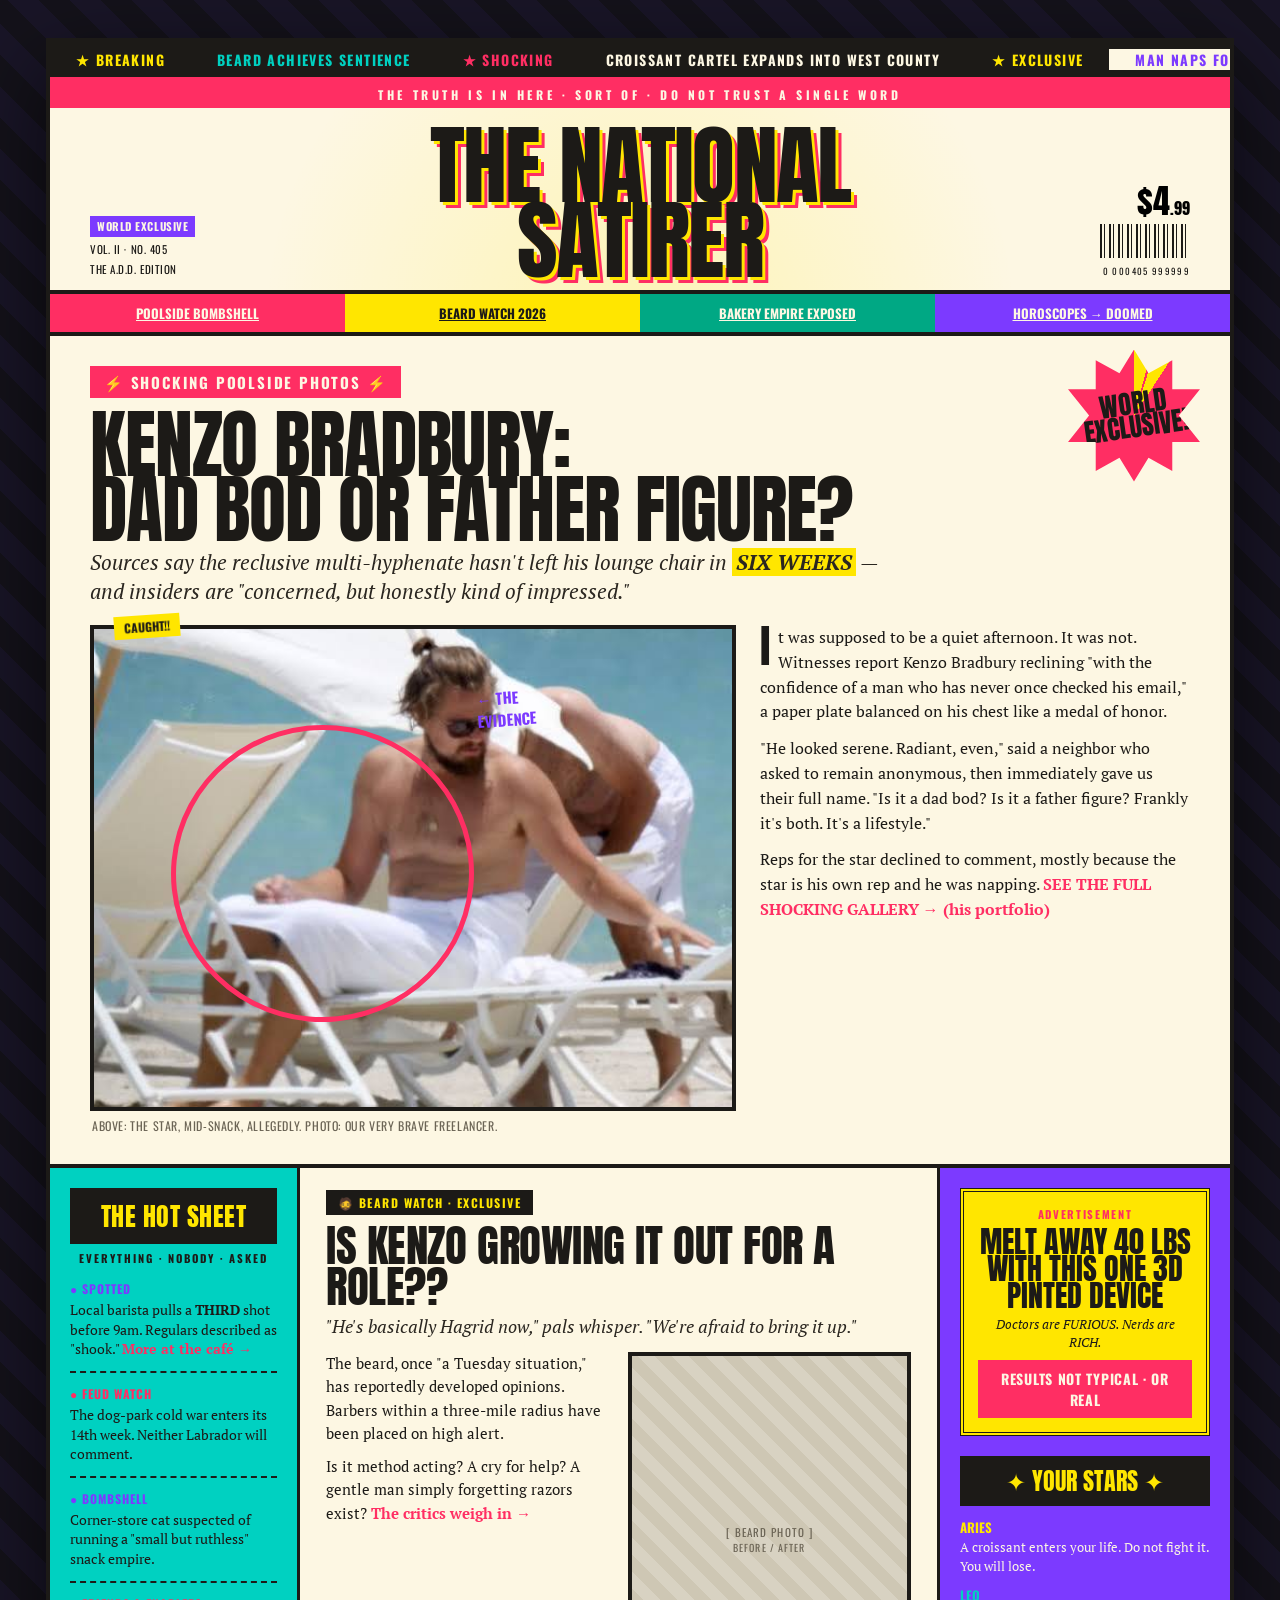
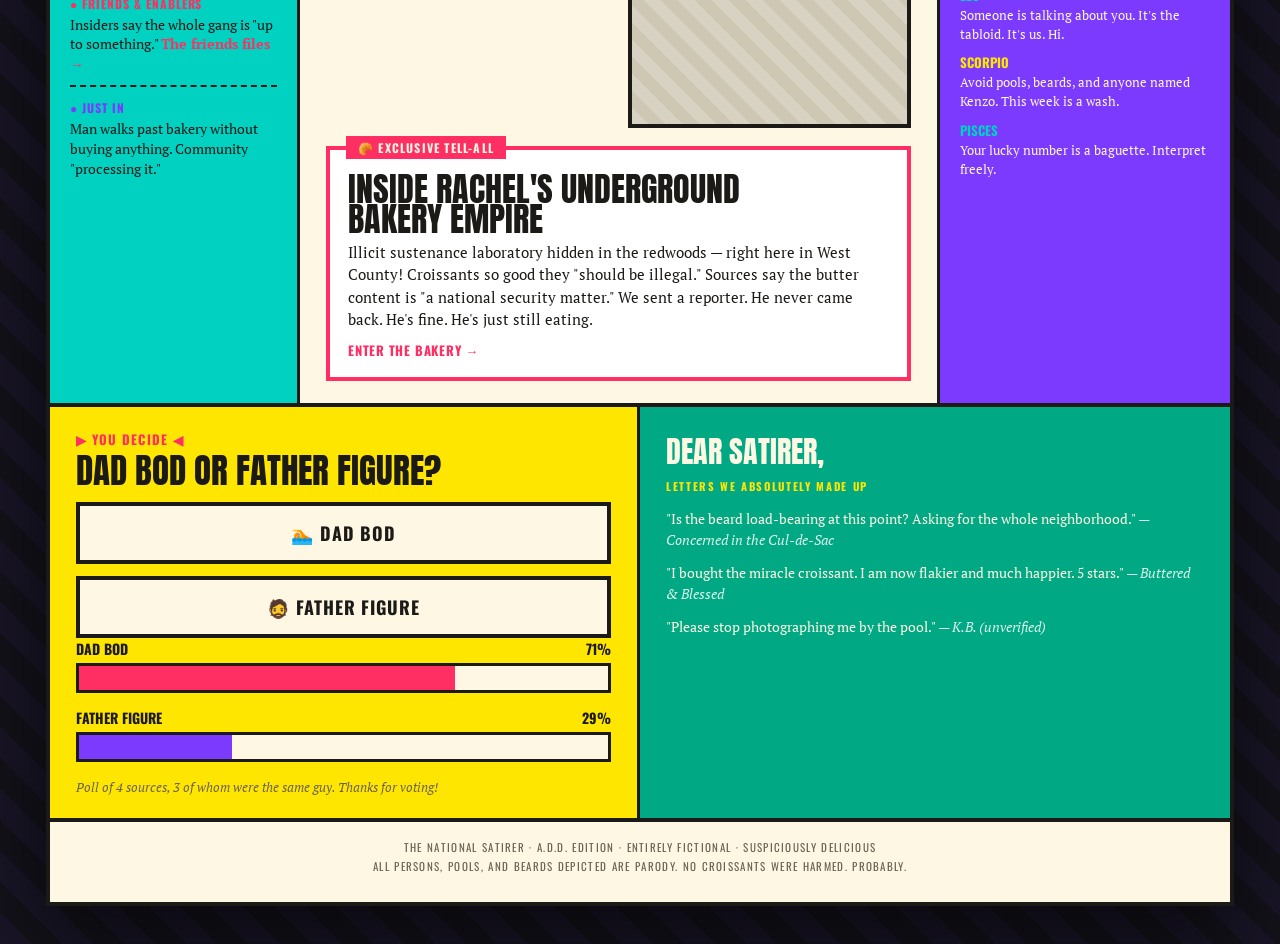
==== index.html @ fff32efe "Initial build: The National Satirer tabloid-parody homepage Recreates the design handoff as a single" ====
<!DOCTYPE html>
<html lang="en">
<head>
  <meta charset="utf-8">
  <meta name="viewport" content="width=device-width, initial-scale=1">
  <meta name="description" content="The National Satirer — A.D.D. Edition. Entirely fictional. Suspiciously delicious. A tabloid-parody personal homepage.">
  <title>The National Satirer · A.D.D. Edition</title>

  <!-- Fonts: Anton (display) / Oswald (UI) / PT Serif (body) -->
  <link rel="preconnect" href="https://fonts.googleapis.com">
  <link rel="preconnect" href="https://fonts.gstatic.com" crossorigin>
  <link href="https://fonts.googleapis.com/css2?family=Anton&family=Oswald:wght@400;500;600;700&family=PT+Serif:ital,wght@0,400;0,700;1,400;1,700&display=swap" rel="stylesheet">

  <!-- Design system: tokens first, then primitives/keyframes, then page layout -->
  <link rel="stylesheet" href="css/tokens.css">
  <link rel="stylesheet" href="css/styles.css">
  <link rel="stylesheet" href="css/layout.css">
</head>
<body class="ns-page">

  <!-- floating background confetti -->
  <div class="ns-confetti-ring" aria-hidden="true"></div>
  <div class="ns-confetti-star" aria-hidden="true"></div>

  <div class="ns-canvas sat-canvas">

    <!-- ===================== 1. BREAKING NEWS MARQUEE ===================== -->
    <div class="ns-marquee" aria-label="Breaking news ticker">
      <!-- duplicated set so the -50% translate loop is seamless -->
      <div class="ns-marquee-track">
        <span>★ BREAKING</span><span class="m-cyan">Beard achieves sentience</span><span class="m-red">★ SHOCKING</span><span class="m-paper">Croissant cartel expands into West County</span><span>★ EXCLUSIVE</span><span class="m-purple">Man naps for 6 weeks, thrives</span>
        <span>★ BREAKING</span><span class="m-cyan">Beard achieves sentience</span><span class="m-red">★ SHOCKING</span><span class="m-paper">Croissant cartel expands into West County</span><span>★ EXCLUSIVE</span><span class="m-purple">Man naps for 6 weeks, thrives</span>
      </div>
    </div>

    <!-- ===================== 2. TAGLINE BAR ===================== -->
    <div class="ns-tagline">The Truth Is In Here · Sort Of · Do Not Trust A Single Word</div>

    <!-- ===================== 3. MASTHEAD ===================== -->
    <header class="ns-masthead">
      <div class="ns-masthead-row">
        <div class="ns-masthead-vol">
          <span class="chip">World Exclusive</span>
          <div class="meta">Vol. II · No. 405</div>
          <div class="meta">The A.D.D. Edition</div>
        </div>
        <h1 class="ns-title">The National<br>Satirer</h1>
        <div class="ns-masthead-price">
          <div class="ns-price">$4<span class="cents">.99</span></div>
          <div class="ns-barcode" aria-hidden="true"></div>
          <div class="ns-barcode-code">0 000405 999999</div>
        </div>
      </div>
    </header>

    <!-- ===================== 4. TEASER STRIP ===================== -->
    <nav class="ns-teaser" aria-label="Sections">
      <a class="ns-teaser-cell" href="#lead"    style="background:var(--sat-red);    color:var(--sat-paper);">Poolside Bombshell</a>
      <a class="ns-teaser-cell" href="#beard"   style="background:var(--sat-yellow); color:var(--sat-ink);">Beard Watch 2026</a>
      <a class="ns-teaser-cell" href="#bakery"  style="background:var(--sat-green);  color:var(--sat-paper);">Bakery Empire Exposed</a>
      <a class="ns-teaser-cell" href="#stars"   style="background:var(--sat-purple); color:var(--sat-paper);">Horoscopes → Doomed</a>
    </nav>

    <main>

      <!-- ===================== 5. LEAD STORY ===================== -->
      <section class="ns-lead" id="lead">
        <div class="ns-starburst"><span>World<br>Exclusive!</span></div>

        <span class="ns-lead-chip">⚡ Shocking Poolside Photos ⚡</span>

        <h2 class="ns-lead-headline">Kenzo Bradbury:<br>Dad Bod or <span class="cycle">Father Figure?</span></h2>

        <p class="ns-lead-deck">Sources say the reclusive multi-hyphenate hasn't left his lounge chair in <strong>SIX WEEKS</strong> — and insiders are "concerned, but honestly kind of impressed."</p>

        <div class="ns-lead-grid">
          <div>
            <div class="ns-photo ns-photo--lead">
              <img class="ns-photo-img" src="img/leo-dicap.jpg" alt="A bearded man reclining poolside in a paparazzi-style shot — allegedly the star, mid-snack.">
              <div class="ns-shame" aria-hidden="true"></div>
              <div class="ns-evidence">← The<br>Evidence</div>
              <div class="ns-tape">Caught!!</div>
            </div>
            <div class="ns-caption">Above: The star, mid-snack, allegedly. Photo: our very brave freelancer.</div>
          </div>

          <div class="ns-lead-body">
            <p><span class="ns-dropcap">I</span>t was supposed to be a quiet afternoon. It was not. Witnesses report Kenzo Bradbury reclining "with the confidence of a man who has never once checked his email," a paper plate balanced on his chest like a medal of honor.</p>
            <p>"He looked serene. Radiant, even," said a neighbor who asked to remain anonymous, then immediately gave us their full name. "Is it a dad bod? Is it a father figure? Frankly it's both. It's a lifestyle."</p>
            <p>Reps for the star declined to comment, mostly because the star is his own rep and he was napping. <!-- TODO: wire to portfolio gallery -->
              <a class="sat-link" href="#">SEE THE FULL SHOCKING GALLERY → (his portfolio)</a>
            </p>
          </div>
        </div>
      </section>

      <!-- ===================== 6. THREE-COLUMN SPREAD ===================== -->
      <section class="ns-spread">

        <!-- LEFT: HOT SHEET -->
        <aside class="ns-hot">
          <div class="ns-bar ns-bar--hot">The Hot Sheet</div>
          <div class="ns-hot-sub">Everything · Nobody · Asked</div>

          <div class="ns-hot-item">
            <div class="ns-hot-kicker ns-hot-kicker--purple ns-hot-kicker--blink">● Spotted</div>
            <p>Local barista pulls a <strong>THIRD</strong> shot before 9am. Regulars described as "shook." <!-- TODO: café URL --> <a class="sat-link" href="#">More at the café →</a></p>
          </div>
          <div class="ns-hot-item">
            <div class="ns-hot-kicker ns-hot-kicker--red">● Feud Watch</div>
            <p>The dog-park cold war enters its 14th week. Neither Labrador will comment.</p>
          </div>
          <div class="ns-hot-item">
            <div class="ns-hot-kicker ns-hot-kicker--purple ns-hot-kicker--blink">● Bombshell</div>
            <p>Corner-store cat suspected of running a "small but ruthless" snack empire.</p>
          </div>
          <div class="ns-hot-item">
            <div class="ns-hot-kicker ns-hot-kicker--red">● Friends &amp; Enablers</div>
            <p>Insiders say the whole gang is "up to something." <!-- TODO: friends files URL --> <a class="sat-link" href="#">The friends files →</a></p>
          </div>
          <div class="ns-hot-item">
            <div class="ns-hot-kicker ns-hot-kicker--purple">● Just In</div>
            <p>Man walks past bakery without buying anything. Community "processing it."</p>
          </div>
        </aside>

        <!-- CENTER: BEARD + BAKERY -->
        <div class="ns-center">
          <section id="beard">
            <span class="ns-chip-ink">🧔 Beard Watch · Exclusive</span>
            <h3 class="ns-beard-head">Is Kenzo Growing It Out For A <span class="cycle">Role??</span></h3>
            <p class="ns-beard-deck">"He's basically Hagrid now," pals whisper. "We're afraid to bring it up."</p>

            <div class="ns-beard-grid">
              <div class="ns-beard-body">
                <p>The beard, once "a Tuesday situation," has reportedly developed opinions. Barbers within a three-mile radius have been placed on high alert.</p>
                <p>Is it method acting? A cry for help? A gentle man simply forgetting razors exist? <!-- TODO: deffgoingback / critics URL --> <a class="sat-link" href="#">The critics weigh in →</a></p>
              </div>
              <div>
                <div class="ns-photo ns-photo--beard">
                  <span class="ns-photo-label">[ beard photo ]<small>before / after</small></span>
                </div>
              </div>
            </div>
          </section>

          <!-- BAKERY BOX -->
          <section class="ns-bakery" id="bakery">
            <div class="ns-bakery-tab">🥐 Exclusive Tell-All</div>
            <h3 class="ns-bakery-head">Inside Rachel's Underground <span class="cycle">Bakery Empire</span></h3>
            <p class="ns-bakery-body">Illicit sustenance laboratory hidden in the redwoods — right here in West County! Croissants so good they "should be illegal." Sources say the butter content is "a national security matter." We sent a reporter. He never came back. He's fine. He's just still eating.</p>
            <!-- TODO: wire to Rachel Bakery -->
            <a class="sat-link ns-bakery-link" href="#">Enter the bakery →</a>
          </section>
        </div>

        <!-- RIGHT: AD + HOROSCOPES -->
        <aside class="ns-right">
          <section class="ns-ad" aria-label="Advertisement (parody)">
            <div class="ns-ad-tag">Advertisement</div>
            <div class="ns-ad-head">Melt Away 40 lbs With This One 3D Pinted Device</div>
            <p class="ns-ad-sub">Doctors are FURIOUS. Nerds are RICH.</p>
            <div class="ns-ad-disclaimer">Results Not Typical · Or Real</div>
          </section>

          <section class="ns-horoscopes" id="stars">
            <div class="ns-bar ns-bar--stars">✦ Your Stars ✦</div>
            <p><strong class="ns-h-zod-yellow">Aries</strong><br>A croissant enters your life. Do not fight it. You will lose.</p>
            <p><strong class="ns-h-zod-cyan">Leo</strong><br>Someone is talking about you. It's the tabloid. It's us. Hi.</p>
            <p><strong class="ns-h-zod-yellow">Scorpio</strong><br>Avoid pools, beards, and anyone named Kenzo. This week is a wash.</p>
            <p><strong class="ns-h-zod-cyan">Pisces</strong><br>Your lucky number is a baguette. Interpret freely.</p>
          </section>
        </aside>
      </section>

      <!-- ===================== 7. POLL + READER MAIL ===================== -->
      <section class="ns-bottom">

        <!-- POLL -->
        <div class="ns-poll">
          <div class="ns-poll-kicker">▶ You Decide ◀</div>
          <h3 class="ns-poll-head">Dad Bod or Father Figure?</h3>

          <!-- initial view: two vote buttons -->
          <div class="ns-poll-buttons" id="poll-buttons" data-poll="buttons">
            <button class="ns-vote-btn"        type="button" data-vote="dad">🏊 Dad Bod</button>
            <button class="ns-vote-btn ns-vote-btn--father" type="button" data-vote="father">🧔 Father Figure</button>
          </div>

          <!-- post-vote view: fixed result bars. Hidden until poll.js reveals it. -->
          <div class="ns-poll-results" id="poll-results" data-poll="results" hidden>
            <div class="ns-result-row">
              <div class="ns-result-head">
                <span id="dad-label">Dad Bod</span>
                <span>71%</span>
              </div>
              <div class="ns-result-track">
                <div class="ns-result-fill ns-result-fill--dad"></div>
              </div>
            </div>
            <div class="ns-result-row">
              <div class="ns-result-head">
                <span id="father-label">Father Figure</span>
                <span>29%</span>
              </div>
              <div class="ns-result-track">
                <div class="ns-result-fill ns-result-fill--father"></div>
              </div>
            </div>
            <p class="ns-poll-disclaimer">Poll of 4 sources, 3 of whom were the same guy. Thanks for voting!</p>
          </div>
        </div>

        <!-- READER MAIL -->
        <div class="ns-mail">
          <div class="ns-mail-head">Dear Satirer,</div>
          <div class="ns-mail-sub">Letters We Absolutely Made Up</div>
          <div class="ns-mail-body">
            <p>"Is the beard load-bearing at this point? Asking for the whole neighborhood." <em>— Concerned in the Cul-de-Sac</em></p>
            <p>"I bought the miracle croissant. I am now flakier and much happier. 5 stars." <em>— Buttered &amp; Blessed</em></p>
            <p>"Please stop photographing me by the pool." <em>— K.B. (unverified)</em></p>
          </div>
        </div>
      </section>

    </main>

    <!-- ===================== 8. FOOTER ===================== -->
    <footer class="ns-footer">
      The National Satirer · A.D.D. Edition · Entirely Fictional · Suspiciously Delicious<br>
      All persons, pools, and beards depicted are parody. No croissants were harmed. Probably.
    </footer>

  </div>

  <script src="js/poll.js" defer></script>
</body>
</html>
---- css/tokens.css ----
/* ============================================================
   THE NATIONAL SATIRER — Design System
   tokens.css  ·  CSS custom properties (single source of truth)
   ============================================================ */
:root {
  /* --- Color: ink & paper --- */
  --sat-ink:        #1c1a17;  /* borders, bars, primary text */
  --sat-ink-soft:   #2a2620;  /* body copy on paper */
  --sat-paper:      #fdf7e3;  /* main newsprint */
  --sat-paper-pure: #ffffff;  /* callout boxes */
  --sat-caption:    #6b6455;  /* captions, disclaimers */

  /* --- Color: tabloid accents --- */
  --sat-red:    #ff2e63;  /* hot pink/red — primary alarm */
  --sat-yellow: #ffe600;  /* alarm yellow — highlights */
  --sat-cyan:   #00d1c1;  /* electric cyan */
  --sat-green:  #00a884;  /* deep teal panel */
  --sat-purple: #7c3aff;  /* violet panel */

  /* --- Color: backdrop & placeholder --- */
  --sat-backdrop:      #14121a;  /* dark page behind the card */
  --sat-backdrop-alt:  #191527;  /* backdrop hatch stripe */
  --sat-photo-a:       #d8d2c2;  /* photo placeholder hatch */
  --sat-photo-b:       #cec7b4;

  /* --- Typography --- */
  --sat-font-display: 'Anton', Impact, sans-serif;      /* headlines */
  --sat-font-ui:      'Oswald', 'Arial Narrow', sans-serif; /* labels/kickers */
  --sat-font-body:    'PT Serif', Georgia, serif;       /* copy/decks */

  --sat-tracking-tight: -0.02em;  /* big display */
  --sat-tracking-ui:     0.12em;  /* labels */
  --sat-tracking-wide:   0.3em;   /* taglines */

  /* --- Structure --- */
  --sat-border:        4px solid var(--sat-ink);
  --sat-border-col:    3px solid var(--sat-ink);
  --sat-border-dash:   2px dashed var(--sat-ink);
  --sat-border-accent: 4px solid var(--sat-red);
  --sat-radius: 0;                 /* NEVER round corners */
  --sat-canvas-max: 1180px;

  /* --- Shadow --- */
  --sat-shadow-card: 0 30px 80px rgba(0,0,0,.6);
  --sat-shadow-title: 3px 3px 0 var(--sat-yellow), 6px 6px 0 var(--sat-red);
}
---- css/styles.css ----
/* ============================================================
   THE NATIONAL SATIRER — Design System
   styles.css  ·  keyframes + a few reusable primitives
   Load AFTER tokens.css. Fonts (Google): Anton, Oswald 400-700,
   PT Serif 400/700 + italics.
   ============================================================ */

/* ---------- Keyframes (all decorative, all infinite) ---------- */
@keyframes sat-pulse       { 0%,100%{transform:rotate(-8deg) scale(1)} 50%{transform:rotate(-8deg) scale(1.12)} }
@keyframes sat-spin        { to{transform:rotate(360deg)} }
@keyframes sat-blink       { 0%,49%{opacity:1} 50%,100%{opacity:.15} }
@keyframes sat-hue         { to{filter:hue-rotate(360deg)} }
@keyframes sat-wobble      { 0%,100%{transform:rotate(-3deg)} 50%{transform:rotate(3deg)} }
@keyframes sat-jitter      { 0%,100%{transform:translate(0,0) rotate(-1deg)} 25%{transform:translate(1px,-1px) rotate(1deg)} 50%{transform:translate(-1px,1px) rotate(-1deg)} 75%{transform:translate(1px,1px) rotate(1deg)} }
@keyframes sat-marquee     { from{transform:translateX(0)} to{transform:translateX(-50%)} }
@keyframes sat-flash-bg    { 0%,100%{background:var(--sat-red)} 33%{background:var(--sat-cyan)} 66%{background:var(--sat-purple)} }
@keyframes sat-bounce      { 0%,100%{transform:translateY(0)} 50%{transform:translateY(-6px)} }
@keyframes sat-tape        { 0%,100%{transform:rotate(-4deg) scale(1)} 50%{transform:rotate(-4deg) scale(1.04)} }
@keyframes sat-flashborder { 0%,100%{border-color:var(--sat-red);box-shadow:0 0 0 0 #ff2e6355} 50%{border-color:var(--sat-yellow);box-shadow:0 0 22px 4px #ffe60088} }
@keyframes sat-shake       { 0%,100%{transform:translateX(0)} 20%{transform:translateX(-3px) rotate(-1deg)} 40%{transform:translateX(3px) rotate(1deg)} 60%{transform:translateX(-2px)} 80%{transform:translateX(2px)} }
@keyframes sat-slide-color { 0%{color:var(--sat-red)} 33%{color:var(--sat-purple)} 66%{color:var(--sat-green)} 100%{color:var(--sat-red)} }

/* Accessibility: kill the chaos for motion-sensitive users */
@media (prefers-reduced-motion: reduce) {
  [class*="sat-anim"], .sat-marquee-track { animation: none !important; }
}

/* ---------- Reusable primitives ---------- */
.sat-page {
  background: var(--sat-backdrop);
  background-image: repeating-linear-gradient(45deg, var(--sat-backdrop-alt) 0 22px, var(--sat-backdrop) 22px 44px);
  font-family: var(--sat-font-body);
  overflow-x: hidden;
}
.sat-canvas {
  max-width: var(--sat-canvas-max);
  margin: 0 auto;
  background: var(--sat-paper);
  border: var(--sat-border);
  box-shadow: var(--sat-shadow-card);
}

/* Display headline */
.sat-headline {
  font-family: var(--sat-font-display);
  font-weight: 400;
  text-transform: uppercase;
  line-height: .88;
  letter-spacing: var(--sat-tracking-tight);
  color: var(--sat-ink);
  margin: 0;
}

/* Kicker / label */
.sat-kicker {
  font-family: var(--sat-font-ui);
  font-weight: 700;
  text-transform: uppercase;
  letter-spacing: var(--sat-tracking-ui);
}

/* Banner chip */
.sat-banner {
  font-family: var(--sat-font-ui);
  font-weight: 700;
  text-transform: uppercase;
  letter-spacing: var(--sat-tracking-ui);
  color: var(--sat-paper);
  background: var(--sat-red);
  display: inline-block;
  padding: 5px 14px;
}
.sat-banner--yellow { background: var(--sat-yellow); color: var(--sat-ink); }
.sat-banner--ink    { background: var(--sat-ink);    color: var(--sat-yellow); }

/* Photo placeholder */
.sat-photo {
  background: repeating-linear-gradient(45deg, var(--sat-photo-a) 0 12px, var(--sat-photo-b) 12px 24px);
  border: var(--sat-border);
  display: flex; align-items: center; justify-content: center; text-align: center;
  font-family: var(--sat-font-ui); text-transform: uppercase;
  font-size: 13px; letter-spacing: .1em; color: var(--sat-caption);
}

/* Body copy */
.sat-body { font-family: var(--sat-font-body); color: var(--sat-ink); line-height: 1.55; }
.sat-deck { font-family: var(--sat-font-body); font-style: italic; color: var(--sat-ink-soft); }

/* Links */
.sat-link { color: var(--sat-red); text-decoration: none; font-weight: 700; }
.sat-link:hover { background: var(--sat-yellow); color: var(--sat-ink); text-decoration: underline; }

/* Animation utility classes (attach to any element) */
.sat-anim-pulse       { animation: sat-pulse 1.6s ease-in-out infinite; }
.sat-anim-spin        { animation: sat-spin 6s linear infinite; }
.sat-anim-blink       { animation: sat-blink 1.2s steps(1) infinite; }
.sat-anim-hue         { animation: sat-hue 5s linear infinite; }
.sat-anim-wobble      { animation: sat-wobble 3s ease-in-out infinite; }
.sat-anim-bounce      { animation: sat-bounce 1s ease-in-out infinite; }
.sat-anim-shake       { animation: sat-shake 3s ease-in-out infinite; }
.sat-anim-flashborder { animation: sat-flashborder 1.4s ease-in-out infinite; }
.sat-anim-flashbg     { animation: sat-flash-bg 3s steps(1) infinite; }
.sat-anim-colorcycle  { display: inline-block; animation: sat-slide-color 2.5s linear infinite; }
---- css/layout.css ----
/* ============================================================
   THE NATIONAL SATIRER — page layout & section styles
   Load AFTER tokens.css and styles.css.
   Scope: page-level layout, section composition, responsive.
   ============================================================ */

/* ---------- Page shell ---------- */
.ns-page {
  min-height: 100vh;
  background: var(--sat-backdrop);
  background-image: repeating-linear-gradient(45deg,
      var(--sat-backdrop-alt) 0 22px,
      var(--sat-backdrop) 22px 44px);
  padding: 30px 16px;
  box-sizing: border-box;
  font-family: var(--sat-font-body);
  overflow-x: hidden;
}

/* floating background confetti */
.ns-confetti-ring {
  position: fixed;
  top: 8%;
  left: 4%;
  width: 60px;
  height: 60px;
  background: conic-gradient(from 0deg,
      var(--sat-yellow) 0 90deg,
      var(--sat-red)    90deg 180deg,
      var(--sat-cyan)  180deg 270deg,
      var(--sat-purple) 270deg 360deg);
  border-radius: 50%;
  animation: sat-spin 6s linear infinite;
  opacity: .5;
  z-index: 0;
  pointer-events: none;
}
.ns-confetti-star {
  position: fixed;
  bottom: 10%;
  right: 5%;
  width: 44px;
  height: 44px;
  background: var(--sat-yellow);
  clip-path: polygon(50% 0,61% 35%,98% 35%,68% 57%,79% 91%,50% 70%,21% 91%,32% 57%,2% 35%,39% 35%);
  animation: sat-spin 5s linear infinite reverse;
  opacity: .6;
  z-index: 0;
  pointer-events: none;
}

/* canvas sits above confetti */
.ns-canvas {
  position: relative;
  z-index: 1;
}

/* ---------- 1. Breaking-news marquee ---------- */
.ns-marquee {
  background: var(--sat-ink);
  overflow: hidden;
  white-space: nowrap;
  border-bottom: 4px solid var(--sat-red);
}
.ns-marquee-track {
  display: inline-block;
  animation: sat-marquee 22s linear infinite;
  font-family: var(--sat-font-ui);
  text-transform: uppercase;
  font-weight: 700;
  letter-spacing: .1em;
  font-size: 14px;
  padding: 7px 0;
  color: var(--sat-yellow);
}
.ns-marquee-track span { padding: 0 26px; }
.ns-marquee-track .m-cyan   { color: var(--sat-cyan); }
.ns-marquee-track .m-red    { color: var(--sat-red); }
.ns-marquee-track .m-paper  { color: var(--sat-paper); }
.ns-marquee-track .m-purple { color: var(--sat-purple); background: var(--sat-paper); }

/* ---------- 2. Tagline bar ---------- */
.ns-tagline {
  background: var(--sat-red);
  color: var(--sat-paper);
  padding: 5px 0;
  text-align: center;
  font-family: var(--sat-font-ui);
  font-weight: 700;
  letter-spacing: var(--sat-tracking-wide);
  font-size: 12px;
  text-transform: uppercase;
  animation: sat-flash-bg 4s steps(1) infinite;
}

/* ---------- 3. Masthead ---------- */
.ns-masthead {
  padding: 20px 40px 12px;
  border-bottom: var(--sat-border);
  background: radial-gradient(circle at 50% 120%, #ffe60033, transparent 60%);
}
.ns-masthead-row {
  display: flex;
  align-items: flex-end;
  justify-content: space-between;
  gap: 20px;
}
.ns-masthead-vol {
  font-family: var(--sat-font-ui);
  text-transform: uppercase;
  font-size: 11px;
  line-height: 1.5;
  text-align: left;
  letter-spacing: .05em;
  min-width: 120px;
}
.ns-masthead-vol .chip {
  font-weight: 700;
  color: var(--sat-paper);
  background: var(--sat-purple);
  display: inline-block;
  padding: 2px 7px;
  animation: sat-blink 1.1s steps(1) infinite;
}
.ns-masthead-vol .meta { color: var(--sat-ink); margin-top: 4px; }

.ns-title {
  font-family: var(--sat-font-display);
  font-weight: 400;
  font-size: 88px;
  line-height: .85;
  letter-spacing: var(--sat-tracking-tight);
  margin: 0;
  text-align: center;
  text-transform: uppercase;
  flex: 1;
  color: var(--sat-ink);
  text-shadow: var(--sat-shadow-title);
}

.ns-masthead-price {
  min-width: 120px;
  text-align: right;
  display: flex;
  flex-direction: column;
  align-items: flex-end;
  gap: 6px;
}
.ns-price {
  font-family: var(--sat-font-display);
  font-size: 34px;
  line-height: 1;
  animation: sat-slide-color 3s linear infinite;
}
.ns-price .cents { font-size: 16px; }
.ns-barcode {
  width: 90px;
  height: 34px;
  background: repeating-linear-gradient(90deg,
      var(--sat-ink) 0 2px, transparent 2px 4px,
      var(--sat-ink) 4px 5px, transparent 5px 9px);
}
.ns-barcode-code {
  font-family: var(--sat-font-ui);
  font-size: 9px;
  letter-spacing: .15em;
  color: var(--sat-ink);
}

/* ---------- 4. Teaser strip ---------- */
.ns-teaser {
  display: flex;
  border-bottom: var(--sat-border);
  font-family: var(--sat-font-ui);
  text-transform: uppercase;
}
.ns-teaser-cell {
  flex: 1;
  padding: 9px 12px;
  text-align: center;
  font-size: 13px;
  font-weight: 700;
}

/* ---------- 5. Lead story ---------- */
.ns-lead {
  padding: 30px 40px 24px;
  border-bottom: var(--sat-border);
  position: relative;
}
.ns-starburst {
  position: absolute;
  top: 14px;
  right: 30px;
  width: 132px;
  height: 132px;
  z-index: 5;
  display: flex;
  align-items: center;
  justify-content: center;
  text-align: center;
  color: var(--sat-ink);
  font-family: var(--sat-font-display);
  text-transform: uppercase;
  line-height: .9;
  background: conic-gradient(from 0deg,
      var(--sat-yellow) 0 15deg,
      var(--sat-red)    15deg 18deg,
      var(--sat-yellow) 18deg 33deg,
      var(--sat-red)    33deg 36deg);
  clip-path: polygon(50% 0,61% 18%,79% 8%,79% 30%,100% 30%,84% 50%,100% 70%,79% 70%,79% 92%,61% 82%,50% 100%,39% 82%,21% 92%,21% 70%,0 70%,16% 50%,0 30%,21% 30%,21% 8%,39% 18%);
  animation: sat-pulse 1.6s ease-in-out infinite;
}
.ns-starburst span {
  font-size: 26px;
  transform: rotate(-8deg);
  animation: sat-hue 5s linear infinite;
}

.ns-lead-chip {
  font-family: var(--sat-font-ui);
  text-transform: uppercase;
  letter-spacing: var(--sat-tracking-ui);
  font-weight: 700;
  color: var(--sat-paper);
  background: var(--sat-red);
  display: inline-block;
  padding: 5px 14px;
  font-size: 15px;
  animation: sat-shake 3s ease-in-out infinite;
}

.ns-lead-headline {
  font-family: var(--sat-font-display);
  font-weight: 400;
  text-transform: uppercase;
  font-size: 76px;
  line-height: .86;
  letter-spacing: -.015em;
  margin: 14px 0 6px;
  color: var(--sat-ink);
  max-width: 900px;
}
.ns-lead-headline .cycle {
  display: inline-block;
  animation: sat-slide-color 2.5s linear infinite, sat-wobble 3s ease-in-out infinite;
}

.ns-lead-deck {
  font-family: var(--sat-font-body);
  font-style: italic;
  font-size: 21px;
  line-height: 1.35;
  margin: 0 0 20px;
  color: var(--sat-ink-soft);
  max-width: 820px;
}
.ns-lead-deck strong {
  background: var(--sat-yellow);
  padding: 0 4px;
}

.ns-lead-grid {
  display: grid;
  grid-template-columns: 1.5fr 1fr;
  gap: 24px;
  align-items: start;
}

/* photo placeholder + decorations */
.ns-photo {
  position: relative;
  aspect-ratio: 4/3;
  background: repeating-linear-gradient(45deg,
      var(--sat-photo-a) 0 12px,
      var(--sat-photo-b) 12px 24px);
  border: var(--sat-border);
  display: flex;
  align-items: center;
  justify-content: center;
  animation: sat-flashborder 1.4s ease-in-out infinite;
}
.ns-photo--beard { aspect-ratio: 3/4; animation: sat-wobble 4s ease-in-out infinite; }

/* real <img> dropped into a photo placeholder: covers the hatch, decorations stay on top */
.ns-photo-img {
  position: absolute;
  inset: 0;
  width: 100%;
  height: 100%;
  object-fit: cover;
  z-index: 0;
}
.ns-photo-label {
  font-family: var(--sat-font-ui);
  font-size: 13px;
  letter-spacing: .1em;
  color: var(--sat-caption);
  text-transform: uppercase;
  text-align: center;
}
.ns-photo-label small { font-size: 11px; display: block; }
.ns-photo--beard .ns-photo-label { font-size: 11px; }
.ns-photo--beard .ns-photo-label small { font-size: 10px; }

.ns-shame {
  position: absolute;
  width: 46%;
  height: 60%;
  border: 5px solid var(--sat-red);
  border-radius: 50%;
  top: 20%;
  left: 12%;
  transform: rotate(-6deg);
  animation: sat-pulse 1.3s ease-in-out infinite;
}
.ns-evidence {
  position: absolute;
  top: 12%;
  left: 60%;
  font-family: var(--sat-font-ui);
  color: var(--sat-purple);
  font-weight: 700;
  text-transform: uppercase;
  font-size: 15px;
  transform: rotate(-4deg);
  animation: sat-bounce 1s ease-in-out infinite;
}
.ns-tape {
  position: absolute;
  top: -14px;
  left: 20px;
  background: var(--sat-yellow);
  color: var(--sat-ink);
  font-family: var(--sat-font-ui);
  font-weight: 700;
  text-transform: uppercase;
  font-size: 12px;
  padding: 3px 10px;
  transform: rotate(-4deg);
  animation: sat-tape 2s ease-in-out infinite;
}
.ns-caption {
  font-family: var(--sat-font-ui);
  font-size: 12px;
  text-transform: uppercase;
  color: var(--sat-caption);
  padding: 6px 2px;
  letter-spacing: .05em;
}

.ns-lead-body {
  font-family: var(--sat-font-body);
  font-size: 16px;
  line-height: 1.55;
  color: var(--sat-ink);
}
.ns-lead-body p { margin: 0 0 12px; }
.ns-lead-body p:last-child { margin: 0; }
.ns-dropcap {
  font-family: var(--sat-font-display);
  font-size: 46px;
  float: left;
  line-height: .72;
  margin: 4px 8px 0 0;
  animation: sat-slide-color 3s linear infinite;
}

/* ---------- 6. Three-column spread ---------- */
.ns-spread {
  display: grid;
  grid-template-columns: 250px 1fr 290px;
  border-bottom: var(--sat-border);
}

/* shared section bar */
.ns-bar {
  background: var(--sat-ink);
  color: var(--sat-yellow);
  font-family: var(--sat-font-display);
  text-transform: uppercase;
  text-align: center;
  padding: 8px;
  animation: sat-hue 6s linear infinite;
}
.ns-bar--hot   { font-size: 26px; letter-spacing: .02em; }
.ns-bar--stars { font-size: 24px; margin-bottom: 12px; animation-duration: 7s; }

/* LEFT: hot sheet */
.ns-hot {
  border-right: var(--sat-border-col);
  padding: 20px 20px 24px;
  background: var(--sat-cyan);
}
.ns-hot-sub {
  font-family: var(--sat-font-ui);
  text-transform: uppercase;
  text-align: center;
  font-size: 11px;
  letter-spacing: .18em;
  color: var(--sat-ink);
  font-weight: 700;
  margin: 6px 0 14px;
}
.ns-hot-item {
  border-bottom: var(--sat-border-dash);
  padding-bottom: 12px;
  margin-bottom: 12px;
}
.ns-hot-item:last-child { border-bottom: 0; margin-bottom: 0; }
.ns-hot-kicker {
  font-family: var(--sat-font-ui);
  font-weight: 700;
  text-transform: uppercase;
  font-size: 12px;
  letter-spacing: .08em;
}
.ns-hot-kicker--purple { color: var(--sat-purple); }
.ns-hot-kicker--red    { color: var(--sat-red); }
.ns-hot-kicker--blink  { animation: sat-blink 1.6s steps(1) infinite; }
.ns-hot-item p {
  margin: 3px 0 0;
  font-size: 14px;
  line-height: 1.4;
  color: var(--sat-ink);
}

/* CENTER: beard story + bakery box */
.ns-center {
  border-right: var(--sat-border-col);
  padding: 22px 26px;
  background: var(--sat-paper);
}
.ns-chip-ink {
  font-family: var(--sat-font-ui);
  text-transform: uppercase;
  letter-spacing: var(--sat-tracking-ui);
  font-weight: 700;
  color: var(--sat-yellow);
  background: var(--sat-ink);
  display: inline-block;
  padding: 4px 12px;
  font-size: 12px;
}
.ns-beard-head {
  font-family: var(--sat-font-display);
  font-weight: 400;
  text-transform: uppercase;
  font-size: 45px;
  line-height: .9;
  letter-spacing: -.01em;
  margin: 10px 0 8px;
  color: var(--sat-ink);
}
.ns-beard-head .cycle {
  display: inline-block;
  animation: sat-slide-color 2.2s linear infinite;
}
.ns-beard-deck {
  font-family: var(--sat-font-body);
  font-style: italic;
  font-size: 18px;
  margin: 0 0 14px;
  color: var(--sat-ink-soft);
}
.ns-beard-grid {
  display: grid;
  grid-template-columns: 1fr 1fr;
  gap: 18px;
  align-items: start;
  margin-bottom: 6px;
}
.ns-beard-body {
  font-family: var(--sat-font-body);
  font-size: 15px;
  line-height: 1.55;
  color: var(--sat-ink);
}
.ns-beard-body p { margin: 0 0 10px; }
.ns-beard-body p:last-child { margin: 0; }

/* bakery box */
.ns-bakery {
  border: 4px solid var(--sat-red);
  margin-top: 18px;
  padding: 16px 18px;
  background: var(--sat-paper-pure);
  position: relative;
  animation: sat-flashborder 1.8s ease-in-out infinite;
}
.ns-bakery-tab {
  position: absolute;
  top: -14px;
  left: 16px;
  background: var(--sat-red);
  color: var(--sat-paper);
  font-family: var(--sat-font-ui);
  text-transform: uppercase;
  font-weight: 700;
  font-size: 12px;
  letter-spacing: .1em;
  padding: 3px 12px;
  animation: sat-bounce 1.4s ease-in-out infinite;
}
.ns-bakery-head {
  font-family: var(--sat-font-display);
  font-weight: 400;
  text-transform: uppercase;
  font-size: 34px;
  line-height: .9;
  margin: 8px 0 6px;
  color: var(--sat-ink);
}
.ns-bakery-head .cycle {
  display: inline-block;
  animation: sat-slide-color 2.6s linear infinite;
}
.ns-bakery-body {
  font-family: var(--sat-font-body);
  font-size: 15px;
  line-height: 1.5;
  margin: 0 0 8px;
  color: var(--sat-ink);
}
.ns-bakery-link {
  font-family: var(--sat-font-ui);
  font-weight: 700;
  text-transform: uppercase;
  font-size: 13px;
  letter-spacing: .06em;
}

/* RIGHT: ad + horoscopes */
.ns-right {
  padding: 20px 20px 24px;
  background: var(--sat-purple);
}

/* miracle ad */
.ns-ad {
  border: 4px double var(--sat-ink);
  padding: 14px;
  text-align: center;
  background: var(--sat-yellow);
  margin-bottom: 20px;
  animation: sat-wobble 5s ease-in-out infinite;
}
.ns-ad-tag {
  font-family: var(--sat-font-ui);
  text-transform: uppercase;
  font-weight: 700;
  font-size: 11px;
  letter-spacing: .15em;
  color: var(--sat-red);
  animation: sat-blink 1s steps(1) infinite;
}
.ns-ad-head {
  font-family: var(--sat-font-display);
  text-transform: uppercase;
  font-size: 30px;
  line-height: .9;
  color: var(--sat-ink);
  margin: 6px 0;
}
.ns-ad-sub {
  font-family: var(--sat-font-body);
  font-style: italic;
  font-size: 13px;
  line-height: 1.4;
  margin: 4px 0 8px;
  color: var(--sat-ink);
}
.ns-ad-disclaimer {
  background: var(--sat-red);
  color: var(--sat-paper);
  font-family: var(--sat-font-ui);
  font-weight: 700;
  text-transform: uppercase;
  font-size: 14px;
  padding: 8px;
  letter-spacing: .05em;
  animation: sat-flash-bg 3s steps(1) infinite;
}

/* horoscopes */
.ns-horoscopes {
  font-family: var(--sat-font-body);
  font-size: 13px;
  line-height: 1.45;
  color: var(--sat-paper);
}
.ns-horoscopes p { margin: 0 0 10px; }
.ns-horoscopes p:last-child { margin: 0; }
.ns-horoscopes strong {
  font-family: var(--sat-font-ui);
  text-transform: uppercase;
}
.ns-h-zod-yellow { color: var(--sat-yellow); }
.ns-h-zod-cyan   { color: var(--sat-cyan); }

/* ---------- 7. Poll + reader mail ---------- */
.ns-bottom {
  display: grid;
  grid-template-columns: 1fr 1fr;
  border-bottom: var(--sat-border);
}

/* poll */
.ns-poll {
  border-right: var(--sat-border-col);
  padding: 22px 26px;
  background: var(--sat-yellow);
}
.ns-poll-kicker {
  font-family: var(--sat-font-ui);
  text-transform: uppercase;
  font-weight: 700;
  letter-spacing: .1em;
  color: var(--sat-red);
  font-size: 13px;
  animation: sat-blink 1.3s steps(1) infinite;
}
.ns-poll-head {
  font-family: var(--sat-font-display);
  font-weight: 400;
  text-transform: uppercase;
  font-size: 35px;
  line-height: .9;
  margin: 6px 0 16px;
  color: var(--sat-ink);
}
.ns-poll-buttons {
  display: flex;
  flex-direction: column;
  gap: 12px;
}
.ns-vote-btn {
  font-family: var(--sat-font-ui);
  text-transform: uppercase;
  font-weight: 700;
  font-size: 18px;
  letter-spacing: .05em;
  padding: 14px;
  border: var(--sat-border);
  background: var(--sat-paper);
  color: var(--sat-ink);
  cursor: pointer;
  transition: transform .1s, background .1s, color .1s;
}
.ns-vote-btn:hover {
  background: var(--sat-red);
  color: var(--sat-paper);
  transform: scale(1.04) rotate(-1deg);
}
.ns-vote-btn--father:hover {
  background: var(--sat-purple);
  transform: scale(1.04) rotate(1deg);
}
.ns-poll-results { display: flex; flex-direction: column; gap: 14px; }
.ns-result-row { display: block; }
.ns-result-head {
  display: flex;
  justify-content: space-between;
  font-family: var(--sat-font-ui);
  text-transform: uppercase;
  font-weight: 700;
  font-size: 14px;
  margin-bottom: 4px;
  color: var(--sat-ink);
}
.ns-result-track {
  height: 24px;
  background: var(--sat-paper);
  border: 3px solid var(--sat-ink);
}
.ns-result-fill {
  height: 100%;
  background: var(--sat-red);
}
.ns-result-fill--dad    { width: 71%; animation: sat-hue 4s linear infinite; }
.ns-result-fill--father { width: 29%; background: var(--sat-purple); }
.ns-poll-disclaimer {
  font-family: var(--sat-font-body);
  font-style: italic;
  font-size: 13px;
  color: var(--sat-caption);
  margin: 2px 0 0;
}

/* reader mail */
.ns-mail {
  padding: 22px 26px;
  background: var(--sat-green);
}
.ns-mail-head {
  font-family: var(--sat-font-display);
  text-transform: uppercase;
  font-size: 30px;
  color: var(--sat-paper);
  margin-bottom: 4px;
}
.ns-mail-sub {
  font-family: var(--sat-font-ui);
  text-transform: uppercase;
  font-size: 11px;
  letter-spacing: .15em;
  color: var(--sat-yellow);
  font-weight: 700;
  margin-bottom: 14px;
}
.ns-mail-body {
  font-family: var(--sat-font-body);
  font-size: 14px;
  line-height: 1.5;
  color: var(--sat-paper);
}
.ns-mail-body p { margin: 0 0 12px; }
.ns-mail-body p:last-child { margin: 0; }
.ns-mail-body em { color: #d7f5ec; }

/* ---------- 8. Footer ---------- */
.ns-footer {
  padding: 16px 40px 26px;
  text-align: center;
  font-family: var(--sat-font-ui);
  text-transform: uppercase;
  font-size: 11px;
  letter-spacing: .12em;
  color: var(--sat-caption);
  line-height: 1.7;
  background: var(--sat-paper);
}

/* ============================================================
   Responsive — collapse grids and shrink display type on mobile
   ============================================================ */
@media (max-width: 900px) {
  .ns-spread   { grid-template-columns: 1fr; }
  .ns-bottom   { grid-template-columns: 1fr; }
  .ns-hot,
  .ns-center   { border-right: 0; border-bottom: var(--sat-border); }
  .ns-poll     { border-right: 0; border-bottom: var(--sat-border); }
  .ns-lead-grid     { grid-template-columns: 1fr; }
  .ns-beard-grid    { grid-template-columns: 1fr; }
  .ns-starburst     { width: 96px; height: 96px; }
  .ns-starburst span { font-size: 18px; }
}

@media (max-width: 600px) {
  .ns-page { padding: 12px 6px; }
  .ns-title        { font-size: 48px; }
  .ns-lead-headline { font-size: 40px; }
  .ns-beard-head   { font-size: 34px; }
  .ns-bakery-head  { font-size: 26px; }
  .ns-lead         { padding: 22px 18px 18px; }
  .ns-masthead     { padding: 16px 18px 10px; }
  .ns-center,
  .ns-hot,
  .ns-right,
  .ns-poll,
  .ns-mail         { padding: 18px 18px 20px; }
  .ns-footer       { padding: 14px 18px 22px; }
  /* stack masthead columns */
  .ns-masthead-row { flex-direction: column; align-items: center; text-align: center; }
  .ns-masthead-vol,
  .ns-masthead-price { min-width: 0; text-align: center; align-items: center; }
  .ns-masthead-vol   { display: flex; flex-direction: column; align-items: center; }
  /* keep teaser strip legible */
  .ns-teaser-cell  { font-size: 11px; padding: 9px 6px; }
}
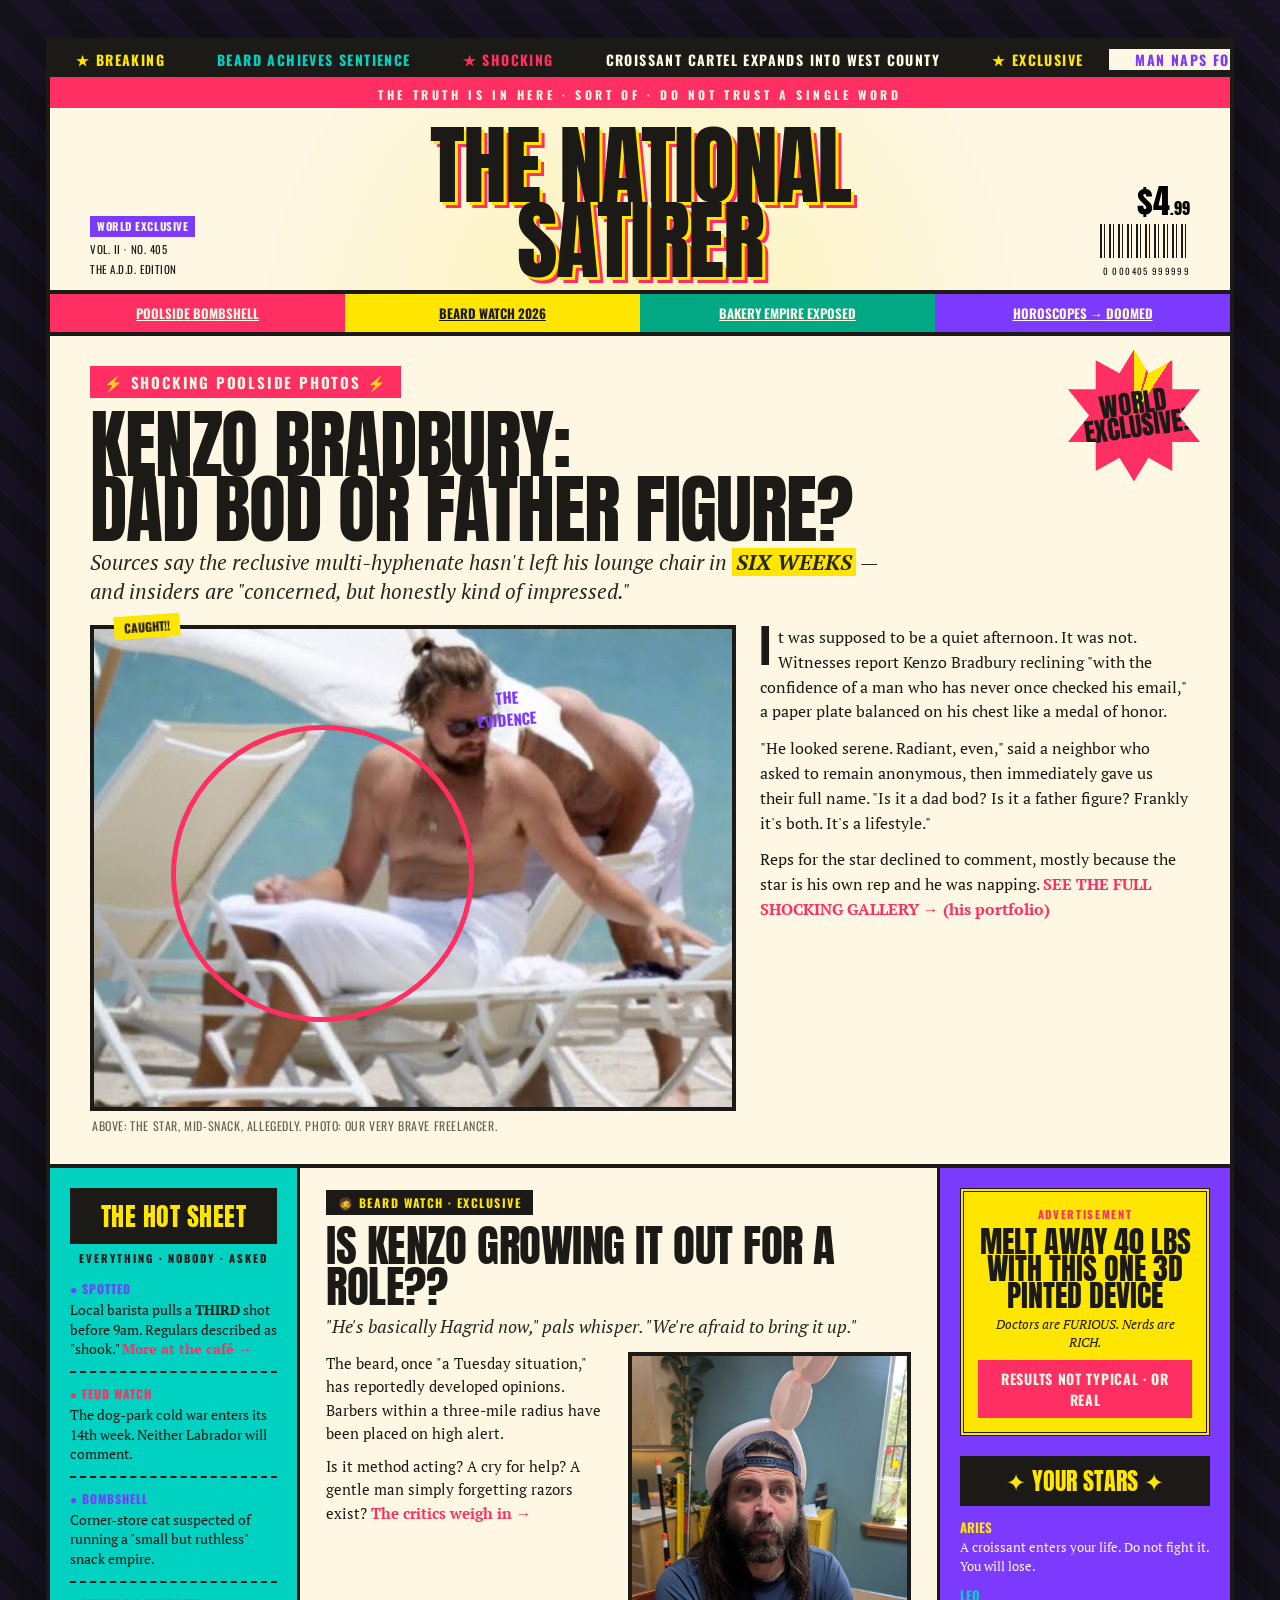
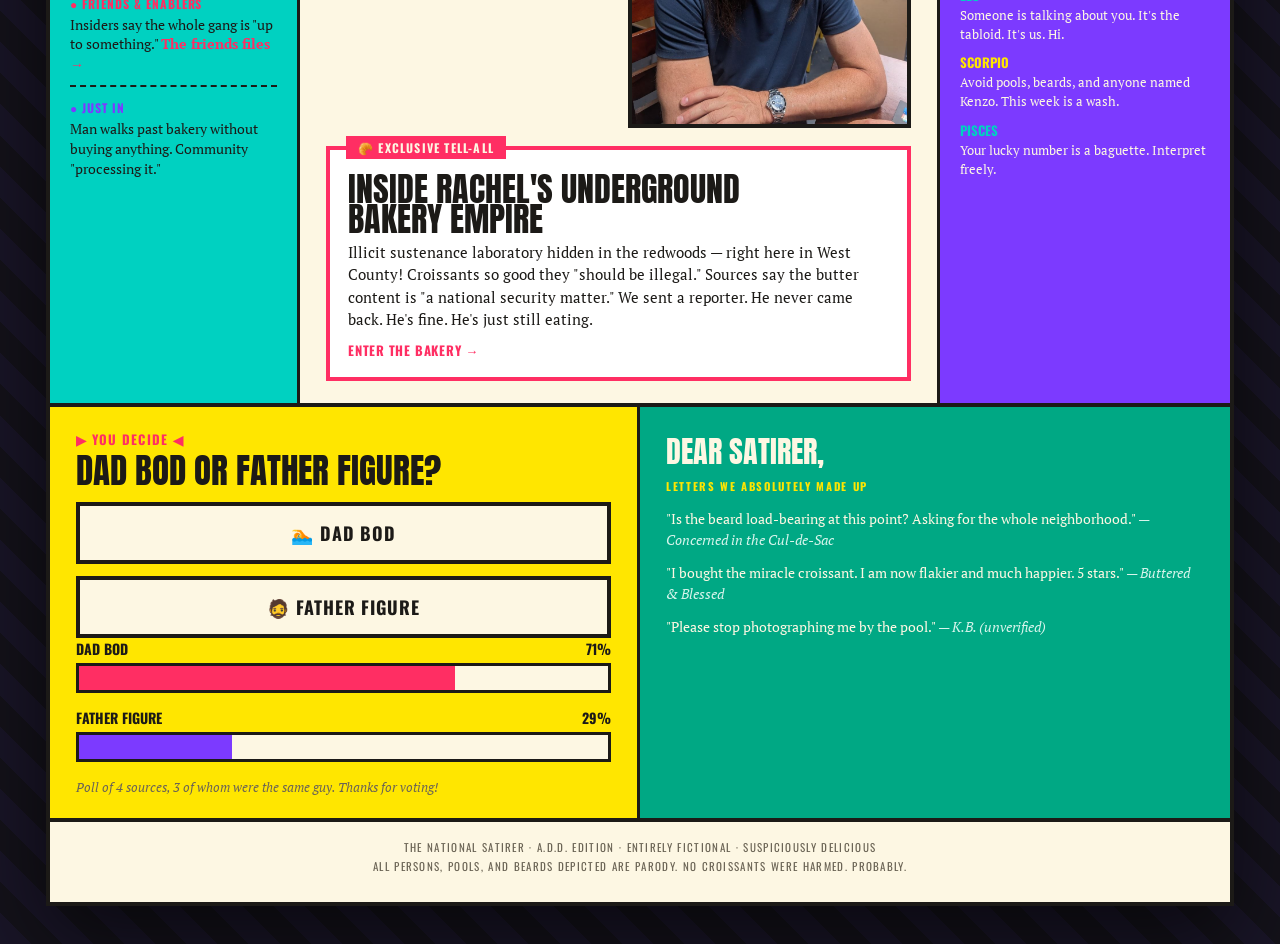
==== commit 4cc1495b: "Wire beard photo and bakery URL - beard photo placeholder replaced with img/beard.jpg (lazy-loaded, " ====
--- a/index.html
+++ b/index.html
@@ -138,7 +138,7 @@
               </div>
               <div>
                 <div class="ns-photo ns-photo--beard">
-                  <span class="ns-photo-label">[ beard photo ]<small>before / after</small></span>
+                  <img class="ns-photo-img" src="img/beard.jpg" alt="A bearded man staring pensively — allegedly growing it out for a role." loading="lazy" decoding="async">
                 </div>
               </div>
             </div>
@@ -149,8 +149,7 @@
             <div class="ns-bakery-tab">🥐 Exclusive Tell-All</div>
             <h3 class="ns-bakery-head">Inside Rachel's Underground <span class="cycle">Bakery Empire</span></h3>
             <p class="ns-bakery-body">Illicit sustenance laboratory hidden in the redwoods — right here in West County! Croissants so good they "should be illegal." Sources say the butter content is "a national security matter." We sent a reporter. He never came back. He's fine. He's just still eating.</p>
-            <!-- TODO: wire to Rachel Bakery -->
-            <a class="sat-link ns-bakery-link" href="#">Enter the bakery →</a>
+            <a class="sat-link ns-bakery-link" href="https://www.daisybakehouse.com">Enter the bakery →</a>
           </section>
         </div>
 
